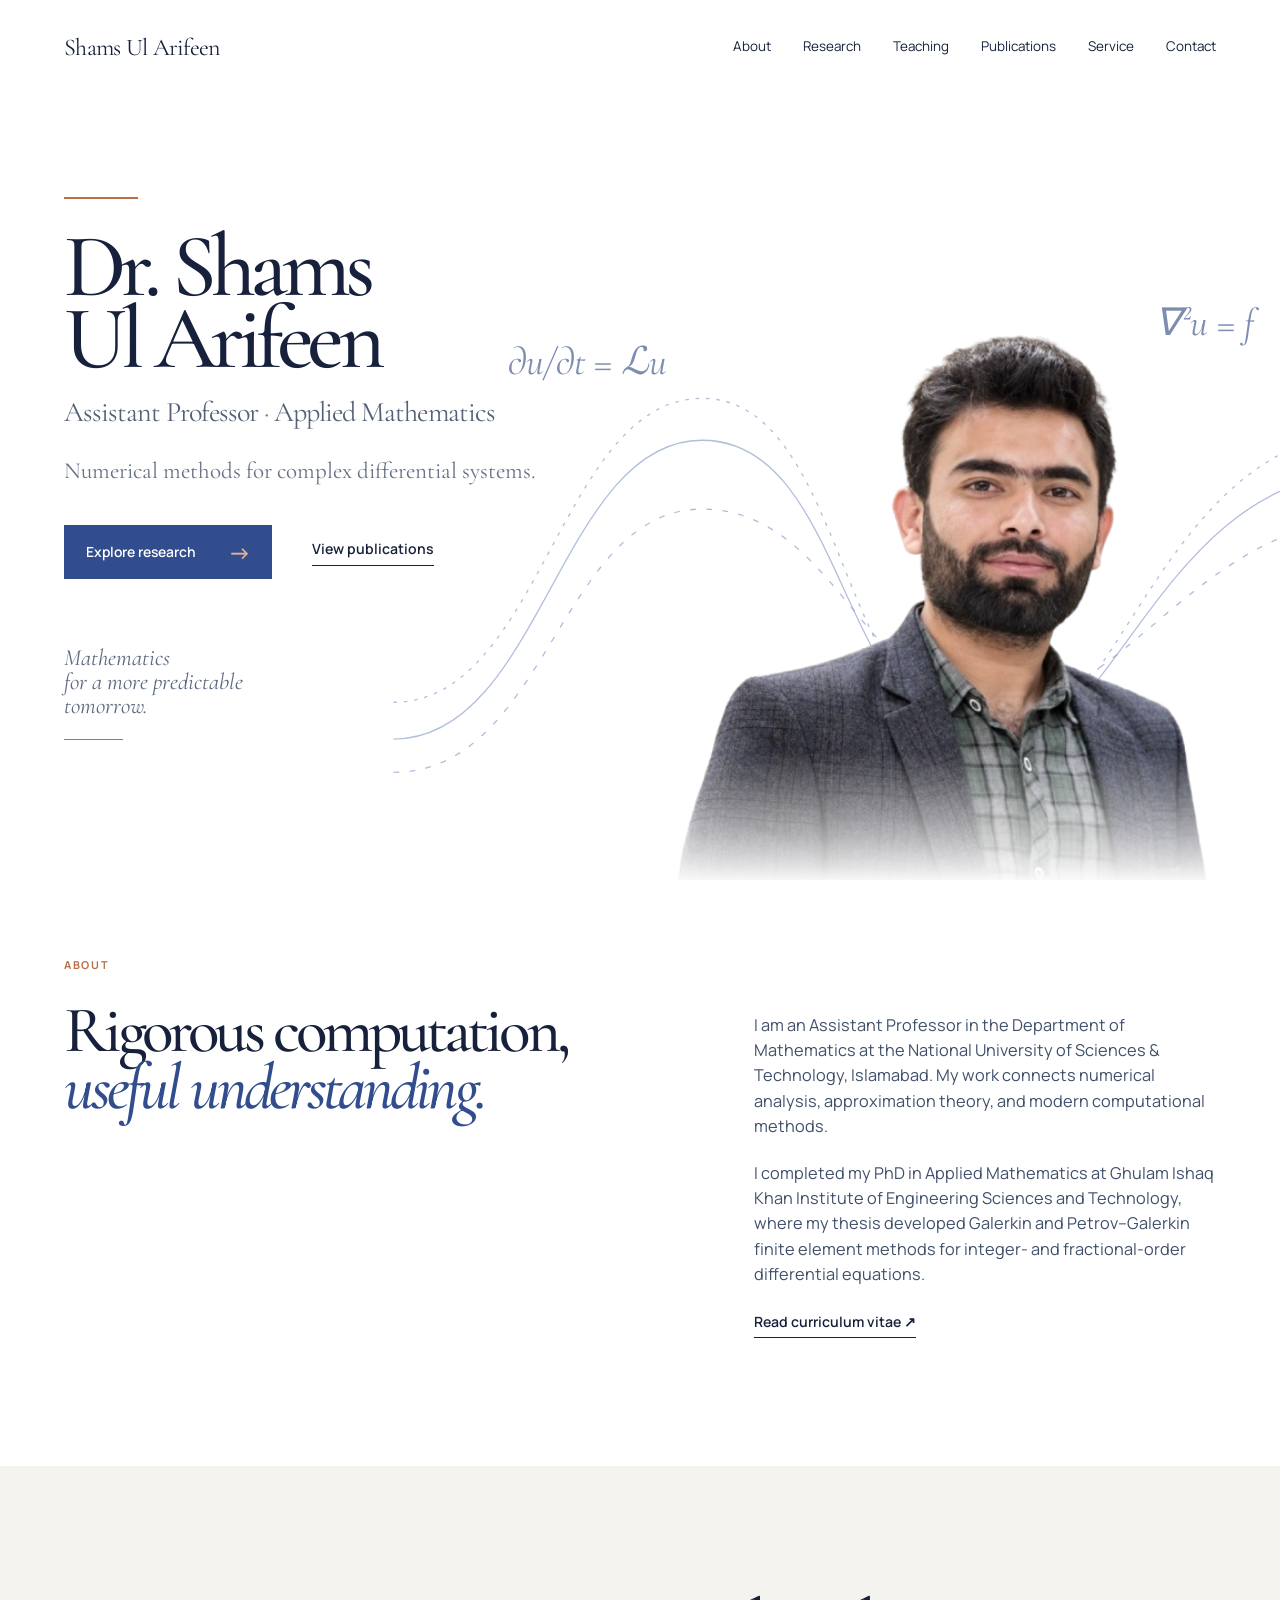
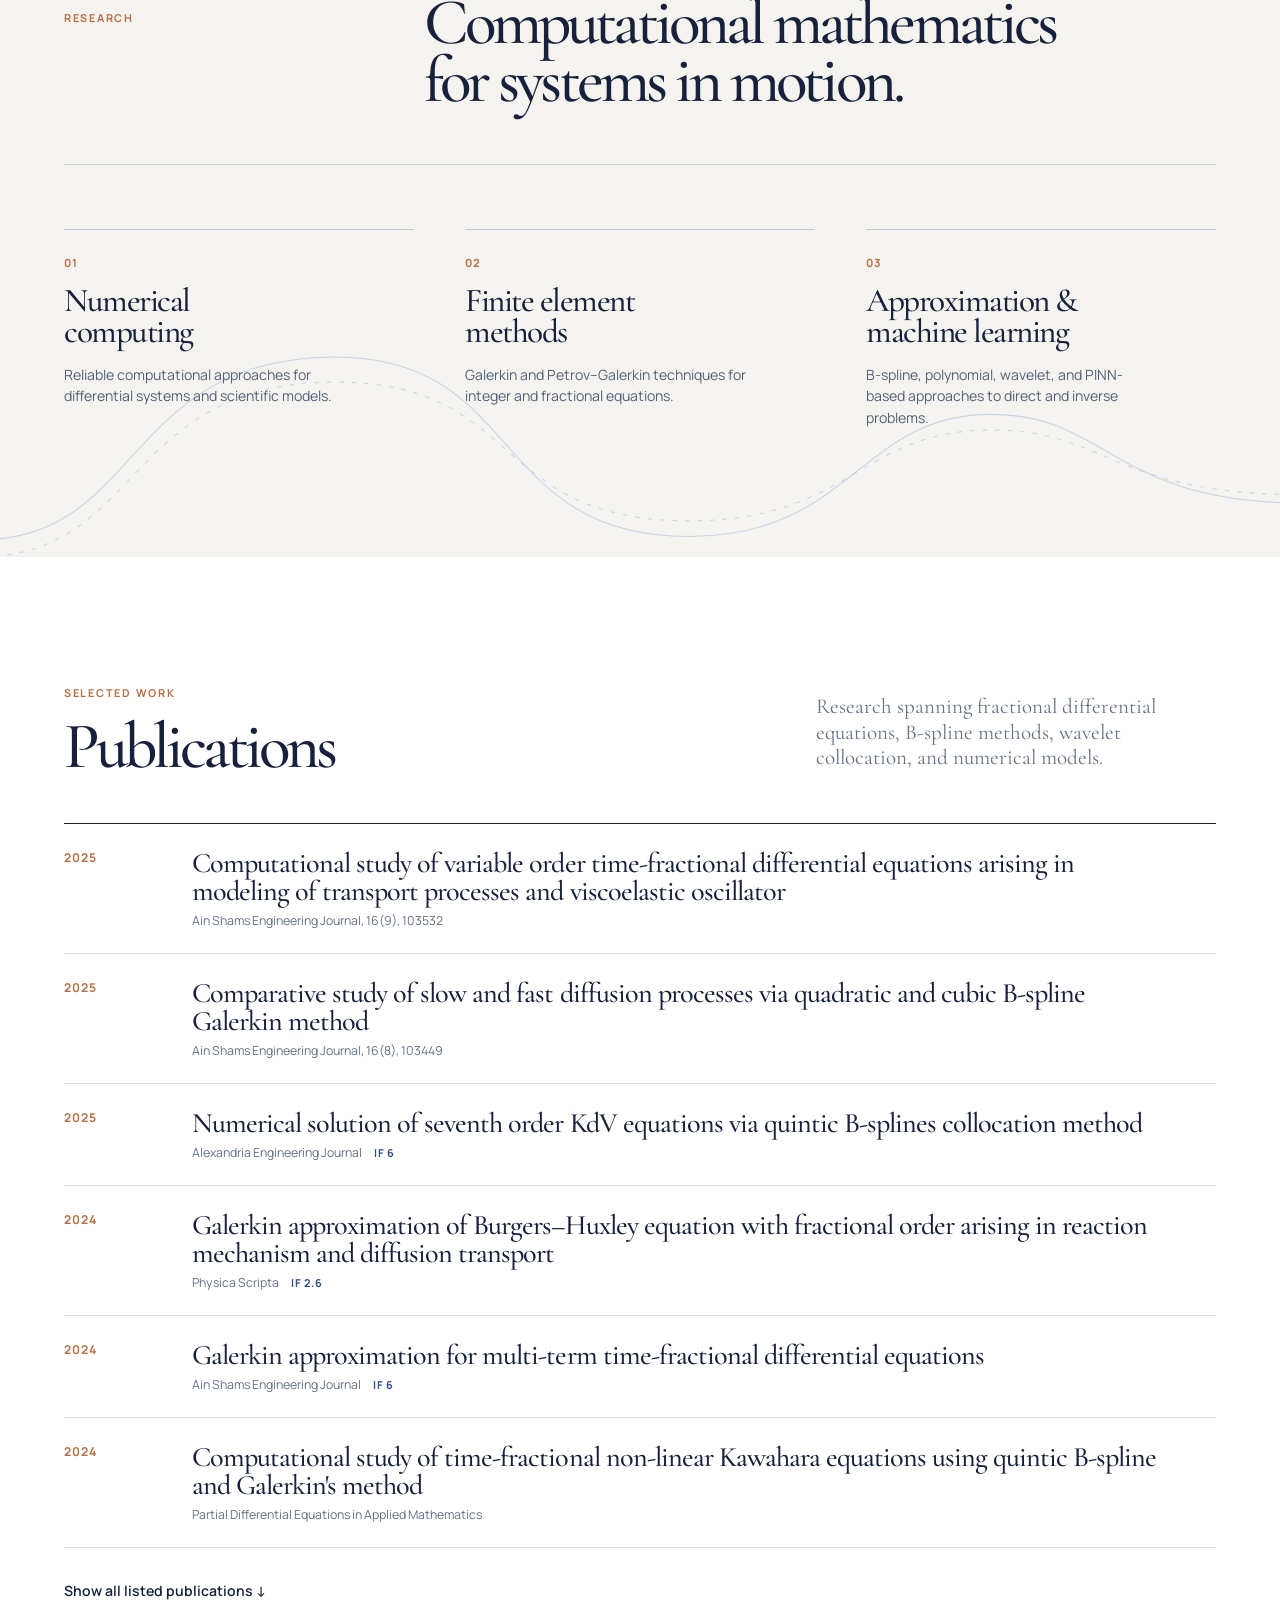
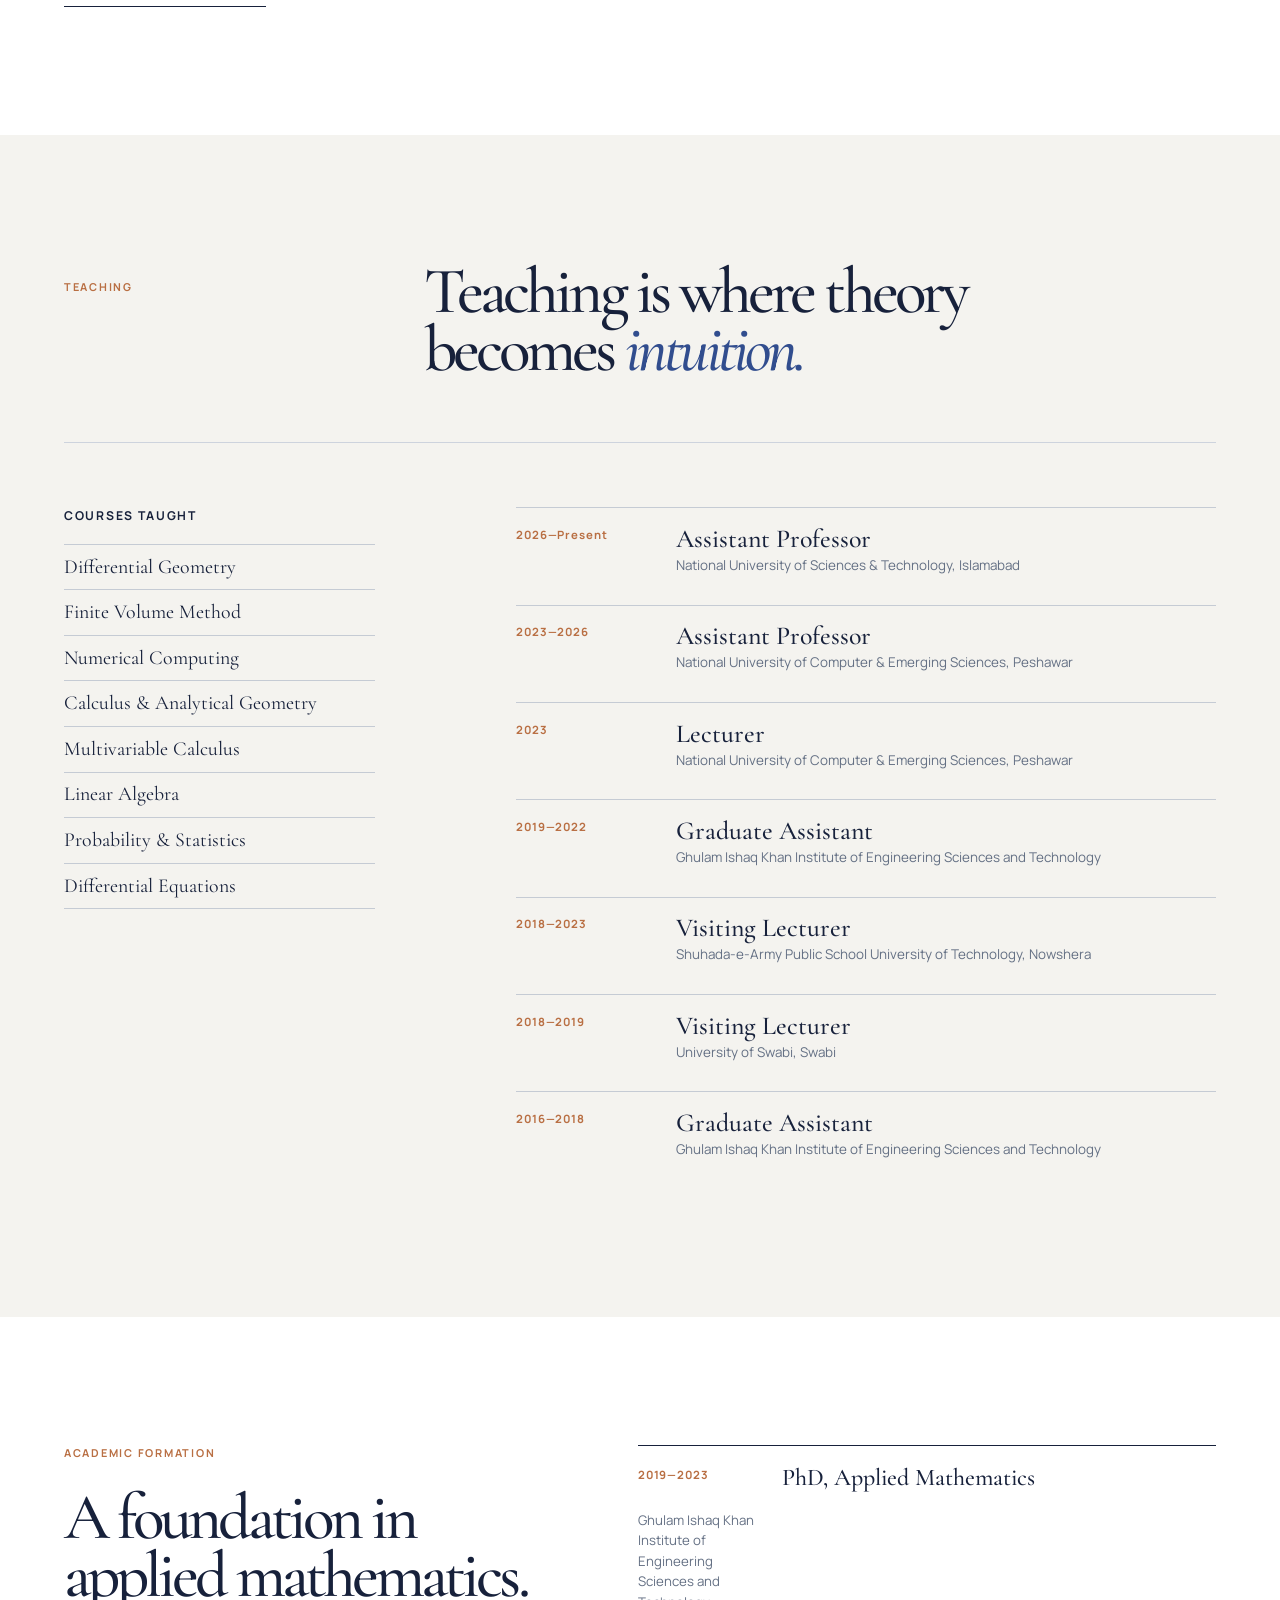
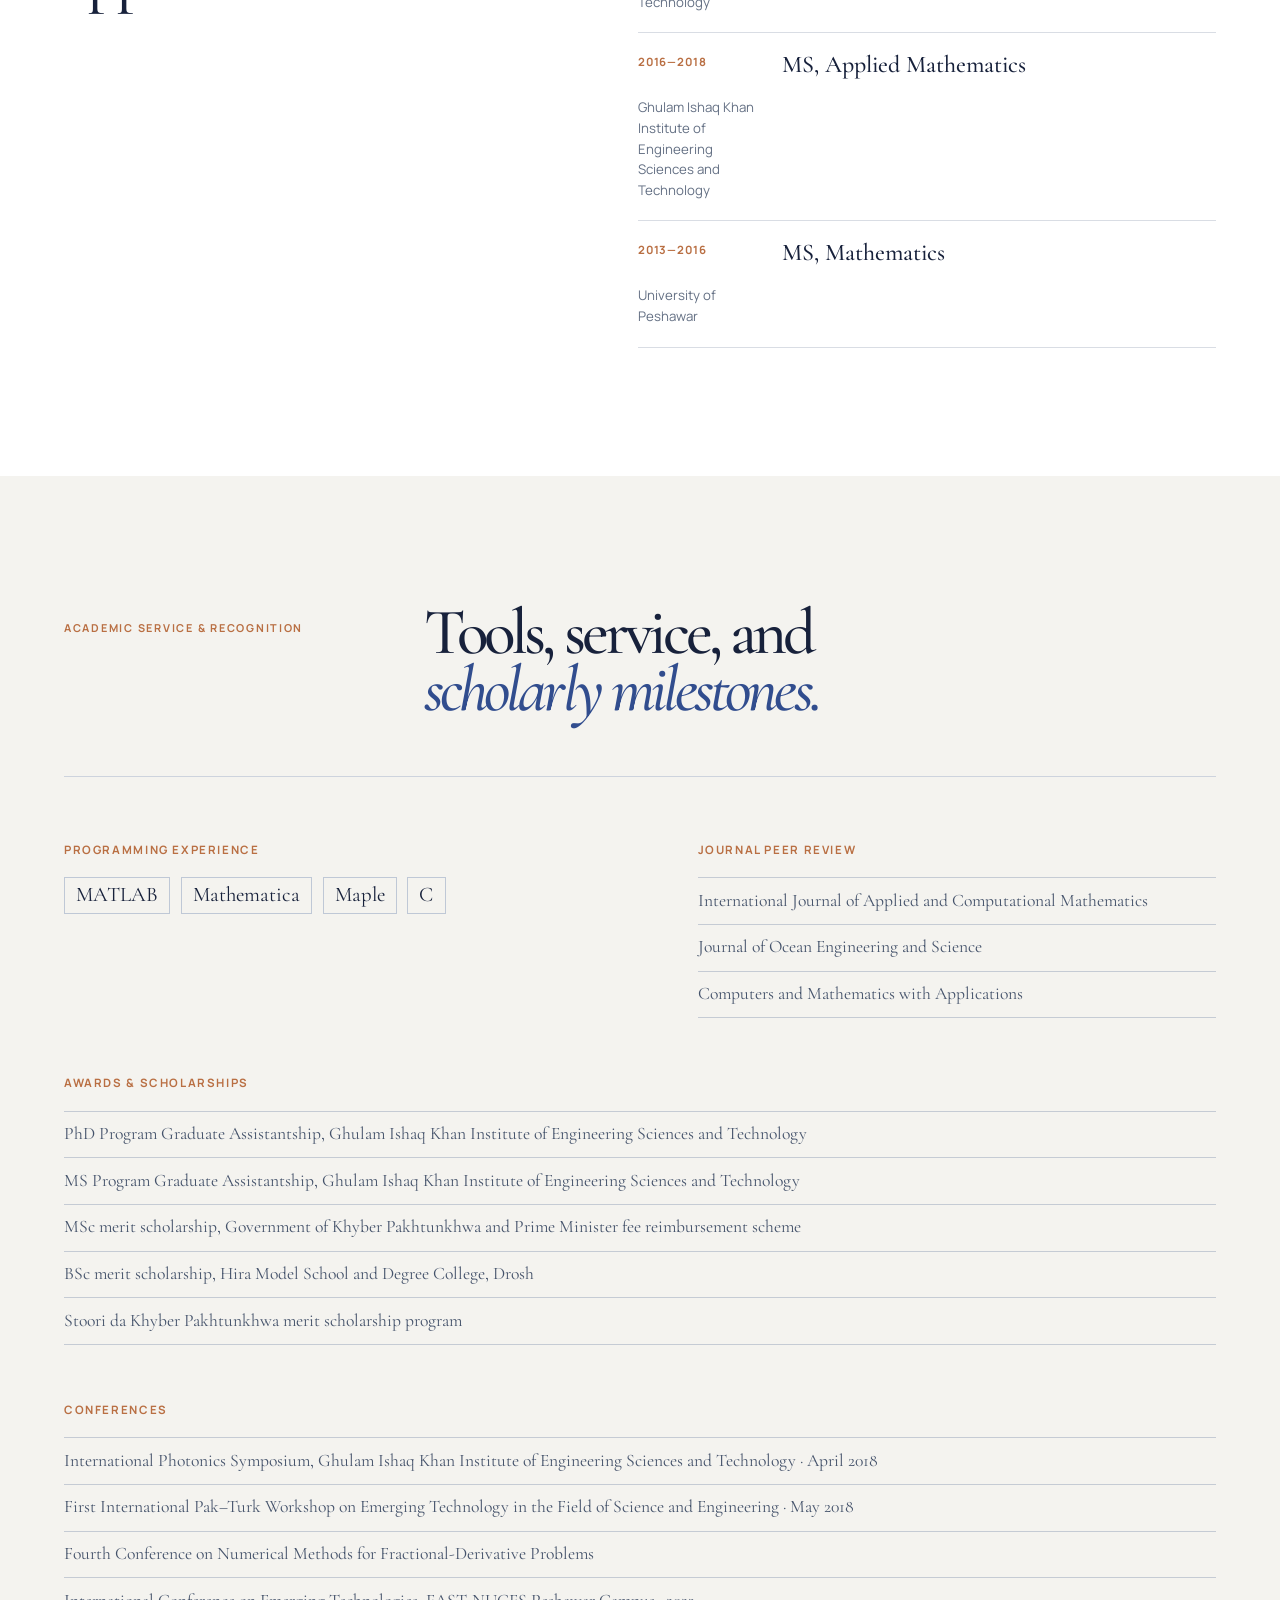
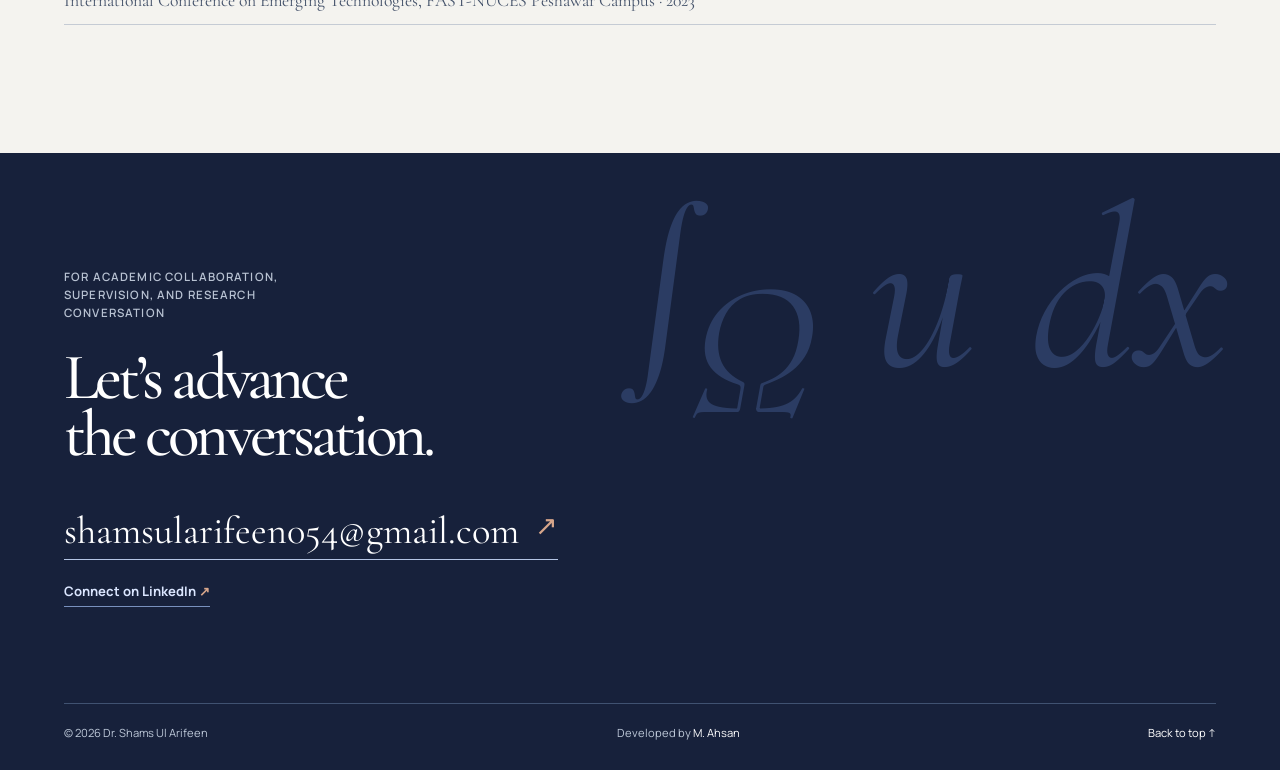
==== index.html @ bfeedc79 "feat: launch Dr. Shams Ul Arifeen academic portfolio" ====
<!doctype html>
<html lang="en">
  <head>
    <meta charset="UTF-8" />
    <meta name="viewport" content="width=device-width, initial-scale=1.0" />
    <meta name="description" content="Dr. Shams Ul Arifeen — Assistant Professor of Applied Mathematics. Research in numerical computing, finite element methods, and fractional differential equations." />
    <meta name="theme-color" content="#17213B" />
    <title>Dr. Shams Ul Arifeen | Applied Mathematics</title>
    <link rel="preconnect" href="https://fonts.googleapis.com" />
    <link rel="preconnect" href="https://fonts.gstatic.com" crossorigin />
    <link href="https://fonts.googleapis.com/css2?family=Cormorant+Garamond:ital,wght@0,400;0,500;0,600;0,700;1,500;1,600&family=Manrope:wght@400;500;600;700&display=swap" rel="stylesheet" />
    <link rel="stylesheet" href="styles.css" />
  </head>
  <body>
    <a class="skip-link" href="#main">Skip to content</a>
    <header class="site-header" id="top">
      <a class="wordmark" href="#top" aria-label="Dr. Shams Ul Arifeen, home">Shams Ul Arifeen</a>
      <button class="menu-toggle" type="button" aria-expanded="false" aria-controls="site-nav">
        <span class="menu-toggle__line"></span><span class="menu-toggle__line"></span>
        <span class="sr-only">Open navigation</span>
      </button>
      <nav class="site-nav" id="site-nav" aria-label="Primary navigation">
        <a href="#about">About</a>
        <a href="#research">Research</a>
        <a href="#teaching">Teaching</a>
        <a href="#publications">Publications</a>
        <a href="#service">Service</a>
        <a href="#contact">Contact</a>
      </nav>
    </header>

    <main id="main">
      <section class="hero" aria-labelledby="hero-title">
        <div class="hero__equations" aria-hidden="true">
          <span class="equation equation--one">∂u/∂t = ℒu</span>
          <span class="equation equation--two">∇²u = f</span>
          <svg viewBox="0 0 830 450" fill="none" preserveAspectRatio="none"><path d="M-10 357C119 357 135 114 259 114c131 0 117 249 259 249 104 0 140-224 326-224"/><path d="M-10 384C124 384 135 170 259 170c119 0 142 160 259 160 110 0 174-152 326-152" stroke-dasharray="5 9"/><path d="M-10 327C119 327 135 80 259 80c131 0 117 282 259 282 104 0 140-255 326-255" stroke-dasharray="3 6"/></svg>
        </div>
        <div class="hero__copy reveal">
          <span class="line-mark" aria-hidden="true"></span>
          <h1 id="hero-title">Dr. Shams<br />Ul Arifeen</h1>
          <p class="hero__role">Assistant Professor <span>·</span> Applied Mathematics</p>
          <p class="hero__statement">Numerical methods for complex differential systems.</p>
          <div class="hero__actions">
            <a class="button button--ink" href="#research">Explore research <span aria-hidden="true">→</span></a>
            <a class="underlined-link" href="#publications">View publications</a>
          </div>
          <p class="hero__aside">Mathematics<br />for a more predictable<br />tomorrow.</p>
        </div>
        <div class="hero__portrait reveal">
          <div class="portrait-crop"><img src="Shams_Profile.png" alt="Dr. Shams Ul Arifeen" /></div>
        </div>
      </section>

      <section class="about section" id="about" aria-labelledby="about-title">
        <div class="section-label">About</div>
        <div class="about__layout">
          <h2 id="about-title">Rigorous computation,<br /><em>useful understanding.</em></h2>
          <div class="about__copy">
            <p>I am an Assistant Professor in the Department of Mathematics at the National University of Sciences &amp; Technology, Islamabad. My work connects numerical analysis, approximation theory, and modern computational methods.</p>
            <p>I completed my PhD in Applied Mathematics at Ghulam Ishaq Khan Institute of Engineering Sciences and Technology, where my thesis developed Galerkin and Petrov–Galerkin finite element methods for integer- and fractional-order differential equations.</p>
            <a class="underlined-link" href="Shams%20CV.pdf" target="_blank" rel="noopener">Read curriculum vitae <span aria-hidden="true">↗</span></a>
          </div>
        </div>
      </section>

      <section class="research section section--paper" id="research" aria-labelledby="research-title">
        <div class="research__masthead">
          <div class="section-label">Research</div>
          <h2 id="research-title">Computational mathematics<br />for systems in motion.</h2>
        </div>
        <div class="research__areas">
          <article><span>01</span><h3>Numerical<br />computing</h3><p>Reliable computational approaches for differential systems and scientific models.</p></article>
          <article><span>02</span><h3>Finite element<br />methods</h3><p>Galerkin and Petrov–Galerkin techniques for integer and fractional equations.</p></article>
          <article><span>03</span><h3>Approximation &amp;<br />machine learning</h3><p>B-spline, polynomial, wavelet, and PINN-based approaches to direct and inverse problems.</p></article>
        </div>
        <svg class="research__curve" viewBox="0 0 1440 230" fill="none" aria-hidden="true" preserveAspectRatio="none"><path d="M-20 198C158 198 141 23 377 23c213 0 173 172 398 172 183 0 192-117 340-117 133 0 134 85 353 85"/><path d="M-20 214C158 214 141 47 377 47c213 0 173 133 398 133 183 0 192-87 340-87 133 0 134 62 353 62" stroke-dasharray="5 9"/></svg>
      </section>

      <section class="publications section" id="publications" aria-labelledby="publications-title">
        <div class="publications__header">
          <div><div class="section-label">Selected work</div><h2 id="publications-title">Publications</h2></div>
          <p>Research spanning fractional differential equations, B-spline methods, wavelet collocation, and numerical models.</p>
        </div>
        <ol class="publication-list" id="publication-list">
          <li><span class="pub-year">2025</span><div><h3>Computational study of variable order time-fractional differential equations arising in modeling of transport processes and viscoelastic oscillator</h3><p>Ain Shams Engineering Journal, 16(9), 103532</p></div></li>
          <li><span class="pub-year">2025</span><div><h3>Comparative study of slow and fast diffusion processes via quadratic and cubic B-spline Galerkin method</h3><p>Ain Shams Engineering Journal, 16(8), 103449</p></div></li>
          <li><span class="pub-year">2025</span><div><h3>Numerical solution of seventh order KdV equations via quintic B-splines collocation method</h3><p>Alexandria Engineering Journal <span class="impact-factor">IF 6</span></p></div></li>
          <li><span class="pub-year">2024</span><div><h3>Galerkin approximation of Burgers–Huxley equation with fractional order arising in reaction mechanism and diffusion transport</h3><p>Physica Scripta <span class="impact-factor">IF 2.6</span></p></div></li>
          <li><span class="pub-year">2024</span><div><h3>Galerkin approximation for multi-term time-fractional differential equations</h3><p>Ain Shams Engineering Journal <span class="impact-factor">IF 6</span></p></div></li>
          <li><span class="pub-year">2024</span><div><h3>Computational study of time-fractional non-linear Kawahara equations using quintic B-spline and Galerkin's method</h3><p>Partial Differential Equations in Applied Mathematics</p></div></li>
          <li class="is-extra"><span class="pub-year">2024</span><div><h3>Computational study of coupled Whitham Broer Kaup equations via interpolation technique</h3><p>Ain Shams Engineering Journal <span class="impact-factor">IF 6</span></p></div></li>
          <li class="is-extra"><span class="pub-year">2024</span><div><h3>Approximation of one and two dimensional nonlinear generalized Benjamin–Bona–Mahony Burgers' equation with local fractional derivative</h3><p>Computers and Mathematics with Applications <span class="impact-factor">IF 2.9</span></p></div></li>
          <li class="is-extra"><span class="pub-year">2024</span><div><h3>Numerical solution of third-order Rosenau–Hyman and Fornberg–Whitham equations via B-spline interpolation approach</h3><p>Axioms <span class="impact-factor">IF 1.9</span></p></div></li>
          <li class="is-extra"><span class="pub-year">—</span><div><h3>Petrov–Galerkin approximation of time-fractional coupled Korteweg–de Vries equation for propagation of long wave in shallow water</h3><p>Mathematics and Computers in Simulation <span class="impact-factor">IF 3.601</span></p></div></li>
          <li class="is-extra"><span class="pub-year">—</span><div><h3>Computational study of multiterm time-fractional differential equation using cubic B-spline finite element method</h3><p>Complexity <span class="impact-factor">IF 2.121</span></p></div></li>
          <li class="is-extra"><span class="pub-year">—</span><div><h3>Numerical solutions of higher order boundary value problems via wavelet approach</h3><p>Advances in Difference Equations <span class="impact-factor">IF 2.830</span></p></div></li>
          <li class="is-extra"><span class="pub-year">2025</span><div><h3>Integrated Lucas and Fibonacci polynomial approach for time fractional fast and slow diffusion models</h3><p>International Journal of Modern Physics C <span class="impact-factor">IF 1.5</span></p></div></li>
          <li class="is-extra"><span class="pub-year">2024</span><div><h3>A hybrid kernel-based meshless method for numerical approximation of multidimensional Fisher's equation</h3><p>Mathematics and Computers in Simulation <span class="impact-factor">IF 4.6</span></p></div></li>
          <li class="is-extra"><span class="pub-year">2024</span><div><h3>On the analysis and application of a spectral collocation scheme for the nonlinear two-dimensional fractional diffusion equation</h3><p>Results in Physics <span class="impact-factor">IF 5.3</span></p></div></li>
          <li class="is-extra"><span class="pub-year">—</span><div><h3>An efficient computational technique for higher order KdV equation arising in shallow water waves</h3><p>Applied Numerical Mathematics <span class="impact-factor">IF 2.994</span></p></div></li>
          <li class="is-extra"><span class="pub-year">—</span><div><h3>A high-order reliable and efficient Haar wavelet collocation method for nonlinear problems with two point-integral boundary conditions</h3><p>Alexandria Engineering Journal <span class="impact-factor">IF 6.626</span></p></div></li>
          <li class="is-extra"><span class="pub-year">—</span><div><h3>Approximate solution of second order singular perturbation and obstacle boundary value problems using meshless method based on radial basis functions</h3><p>Journal of Nonlinear Mathematical Physics <span class="impact-factor">IF 1.163</span></p></div></li>
          <li class="is-extra"><span class="pub-year">—</span><div><h3>Numerical solutions of two dimensional Sobolev and generalized Benjamin–Bona–Mahony–Burgers equations via Haar wavelets</h3><p>Computers and Mathematics with Applications <span class="impact-factor">IF 3.128</span></p></div></li>
          <li class="is-extra"><span class="pub-year">—</span><div><h3>Numerical study of 1D and 2D advection–diffusion–reaction equations using Lucas and Fibonacci polynomials</h3><p>Arabian Journal of Mathematics <span class="impact-factor">IF 3.128</span></p></div></li>
        </ol>
        <button class="publication-toggle underlined-link" type="button" aria-expanded="false" aria-controls="publication-list">Show all listed publications <span aria-hidden="true">↓</span></button>
      </section>

      <section class="teaching section section--paper" id="teaching" aria-labelledby="teaching-title">
        <div class="teaching__intro"><div class="section-label">Teaching</div><h2 id="teaching-title">Teaching is where theory<br />becomes <em>intuition.</em></h2></div>
        <div class="teaching__grid">
          <div class="courses"><h3>Courses taught</h3><ul><li>Differential Geometry</li><li>Finite Volume Method</li><li>Numerical Computing</li><li>Calculus &amp; Analytical Geometry</li><li>Multivariable Calculus</li><li>Linear Algebra</li><li>Probability &amp; Statistics</li><li>Differential Equations</li></ul></div>
          <ol class="career-timeline"><li><time>2026—Present</time><div><h3>Assistant Professor</h3><p>National University of Sciences &amp; Technology, Islamabad</p></div></li><li><time>2023—2026</time><div><h3>Assistant Professor</h3><p>National University of Computer &amp; Emerging Sciences, Peshawar</p></div></li><li><time>2023</time><div><h3>Lecturer</h3><p>National University of Computer &amp; Emerging Sciences, Peshawar</p></div></li><li><time>2019—2022</time><div><h3>Graduate Assistant</h3><p>Ghulam Ishaq Khan Institute of Engineering Sciences and Technology</p></div></li><li><time>2018—2023</time><div><h3>Visiting Lecturer</h3><p>Shuhada-e-Army Public School University of Technology, Nowshera</p></div></li><li><time>2018—2019</time><div><h3>Visiting Lecturer</h3><p>University of Swabi, Swabi</p></div></li><li><time>2016—2018</time><div><h3>Graduate Assistant</h3><p>Ghulam Ishaq Khan Institute of Engineering Sciences and Technology</p></div></li></ol>
        </div>
      </section>

      <section class="credentials section" aria-labelledby="credentials-title">
        <div><div class="section-label">Academic formation</div><h2 id="credentials-title">A foundation in<br />applied mathematics.</h2></div>
        <div class="credentials__list"><article><time>2019—2023</time><h3>PhD, Applied Mathematics</h3><p>Ghulam Ishaq Khan Institute of Engineering Sciences and Technology</p></article><article><time>2016—2018</time><h3>MS, Applied Mathematics</h3><p>Ghulam Ishaq Khan Institute of Engineering Sciences and Technology</p></article><article><time>2013—2016</time><h3>MS, Mathematics</h3><p>University of Peshawar</p></article></div>
      </section>

      <section class="service section section--paper" id="service" aria-labelledby="service-title">
        <div class="service__heading"><div class="section-label">Academic service &amp; recognition</div><h2 id="service-title">Tools, service, and<br /><em>scholarly milestones.</em></h2></div>
        <div class="service__grid">
          <article class="service__panel"><h3>Programming experience</h3><ul class="inline-list"><li>MATLAB</li><li>Mathematica</li><li>Maple</li><li>C</li></ul></article>
          <article class="service__panel"><h3>Journal peer review</h3><ul class="rule-list"><li>International Journal of Applied and Computational Mathematics</li><li>Journal of Ocean Engineering and Science</li><li>Computers and Mathematics with Applications</li></ul></article>
          <article class="service__panel service__panel--wide"><h3>Awards &amp; scholarships</h3><ul class="rule-list"><li>PhD Program Graduate Assistantship, Ghulam Ishaq Khan Institute of Engineering Sciences and Technology</li><li>MS Program Graduate Assistantship, Ghulam Ishaq Khan Institute of Engineering Sciences and Technology</li><li>MSc merit scholarship, Government of Khyber Pakhtunkhwa and Prime Minister fee reimbursement scheme</li><li>BSc merit scholarship, Hira Model School and Degree College, Drosh</li><li>Stoori da Khyber Pakhtunkhwa merit scholarship program</li></ul></article>
          <article class="service__panel service__panel--wide"><h3>Conferences</h3><ul class="rule-list"><li>International Photonics Symposium, Ghulam Ishaq Khan Institute of Engineering Sciences and Technology · April 2018</li><li>First International Pak–Turk Workshop on Emerging Technology in the Field of Science and Engineering · May 2018</li><li>Fourth Conference on Numerical Methods for Fractional-Derivative Problems</li><li>International Conference on Emerging Technologies, FAST-NUCES Peshawar Campus · 2023</li></ul></article>
        </div>
      </section>
    </main>

    <footer class="contact" id="contact">
      <div class="contact__curve" aria-hidden="true">∫<sub>Ω</sub> u dx</div>
      <p class="contact__small">For academic collaboration, supervision, and research conversation</p>
      <h2>Let’s advance<br />the conversation.</h2>
      <a class="contact__email" href="mailto:shamsularifeen054@gmail.com">shamsularifeen054@gmail.com <span aria-hidden="true">↗</span></a>
      <a class="contact__linkedin" href="https://www.linkedin.com/in/shams-ul-arifeen-496583112/" target="_blank" rel="noopener">Connect on LinkedIn <span aria-hidden="true">↗</span></a>
      <div class="contact__foot"><span>© <span id="year"></span> Dr. Shams Ul Arifeen</span><span>Developed by <a href="https://www.linkedin.com/in/zawster" target="_blank" rel="noopener">M. Ahsan</a></span><a href="#top">Back to top ↑</a></div>
    </footer>
    <script src="main.js"></script>
  </body>
</html>
---- styles.css ----
:root { --canvas:#fff; --paper:#f4f3ef; --ink:#17213b; --indigo:#314d8e; --slate:#647084; --line:#d9dde4; --copper:#b96f43; --serif:"Cormorant Garamond", Georgia, serif; --sans:Manrope, Arial, sans-serif; --gutter:clamp(1.25rem,5vw,5rem); --section:clamp(4.5rem,10vw,9rem); scroll-behavior:smooth; scrollbar-color:var(--indigo) var(--paper); scrollbar-width:thin; }
* { box-sizing:border-box; } html { background:var(--canvas); overflow-x:hidden; } body { margin:0; overflow-x:hidden; color:var(--ink); background:var(--canvas); font-family:var(--sans); font-size:16px; line-height:1.55; -webkit-font-smoothing:antialiased; } ::selection { color:#fff; background:var(--indigo); } ::-webkit-scrollbar { width:12px; } ::-webkit-scrollbar-track { background:var(--paper); } ::-webkit-scrollbar-thumb { background:var(--indigo); border:3px solid var(--paper); } a { color:inherit; } button { font:inherit; } img { display:block; max-width:100%; } .sr-only { position:absolute; width:1px; height:1px; overflow:hidden; clip:rect(0 0 0 0); white-space:nowrap; } .skip-link { position:fixed; z-index:20; left:1rem; top:-4rem; padding:.75rem 1rem; color:#fff; background:var(--ink); } .skip-link:focus { top:1rem; }
.site-header { position:absolute; z-index:5; top:0; left:0; width:100%; display:flex; align-items:center; justify-content:space-between; padding:1.8rem var(--gutter); } .wordmark { font-family:var(--serif); font-size:1.5rem; text-decoration:none; letter-spacing:-.03em; } .site-nav { display:flex; align-items:center; gap:clamp(1.1rem,2.5vw,2.8rem); font-size:.84rem; } .site-nav a { text-decoration:none; padding:.35rem 0; border-bottom:1px solid transparent; transition:border-color .2s ease, color .2s ease; } .site-nav a:hover, .site-nav a:focus-visible { color:var(--indigo); border-color:var(--copper); } .menu-toggle { display:none; }
.hero { position:relative; min-height:730px; min-height:min(880px,100vh); display:grid; grid-template-columns:minmax(0,1fr) minmax(430px,.93fr); overflow:hidden; isolation:isolate; padding:8.6rem var(--gutter) 0; } .hero__copy { position:relative; z-index:2; align-self:center; padding-bottom:5rem; } .line-mark { display:block; width:4.6rem; height:2px; margin-bottom:2rem; background:var(--copper); } h1,h2,h3,p { margin-top:0; } h1,h2,h3 { font-weight:500; } h1 { margin-bottom:1.05rem; font-family:var(--serif); font-size:clamp(4rem,7vw,7.3rem); line-height:.8; letter-spacing:-.065em; } .hero__role { margin-bottom:1.15rem; color:#536077; font-family:var(--serif); font-size:clamp(1.5rem,2.2vw,2.15rem); letter-spacing:-.035em; } .hero__role span { color:var(--copper); } .hero__statement { max-width:100%; margin-bottom:2.25rem; overflow-wrap:anywhere; color:var(--slate); font-family:var(--serif); font-size:clamp(1.22rem,1.8vw,1.65rem); } .hero__actions { display:flex; align-items:center; gap:2.5rem; } .button { display:inline-flex; align-items:center; gap:2rem; padding:1rem 1.35rem; font-size:.87rem; font-weight:600; text-decoration:none; transition:transform .2s ease, background .2s ease; } .button--ink { color:#fff; background:var(--indigo); } .button--ink:hover,.button--ink:focus-visible { background:var(--ink); transform:translateY(-2px); } .button span { color:#dbb19a; font-size:1.45rem; line-height:0; } .underlined-link { display:inline-block; border:0; border-bottom:1px solid var(--ink); padding:0 0 .3rem; background:none; cursor:pointer; color:var(--ink); font-size:.88rem; font-weight:600; text-decoration:none; transition:border-color .2s ease,color .2s ease; } .underlined-link:hover,.underlined-link:focus-visible { color:var(--indigo); border-color:var(--copper); } .hero__aside { margin:4.25rem 0 0; color:#5c6980; font-family:var(--serif); font-size:1.45rem; font-style:italic; line-height:1.03; } .hero__aside::after { content:""; display:block; width:3.7rem; height:1px; margin-top:1.3rem; background:var(--copper); }
.hero__portrait { position:relative; z-index:1; align-self:end; height:calc(100% - 2rem); } .portrait-crop { position:absolute; inset:0 0 0 0; overflow:hidden; } .portrait-crop::after { position:absolute; content:""; inset:auto 0 0; height:18%; background:linear-gradient(transparent,rgba(255,255,255,.96)); pointer-events:none; } .portrait-crop img { width:100%; height:100%; object-fit:contain; object-position:center bottom; filter:saturate(.9) contrast(1.02); } .hero__equations { position:absolute; z-index:0; right:0; bottom:3%; width:67%; height:74%; color:#5d76a9; pointer-events:none; } .hero__equations svg { position:absolute; right:-9%; bottom:0; width:111%; height:85%; overflow:visible; } .hero__equations path,.research__curve path { stroke:#8ba0ca; stroke-width:1.1; opacity:.68; } .equation { position:absolute; font-family:var(--serif); font-size:clamp(1.8rem,3vw,3rem); font-style:italic; color:#7d8db0; } .equation--one { top:20%; left:10%; } .equation--two { top:14%; right:3%; }
.section { padding:var(--section) var(--gutter); } .section-label { margin-bottom:1.75rem; color:var(--copper); font-size:.68rem; font-weight:700; letter-spacing:.16em; text-transform:uppercase; } h2 { font-family:var(--serif); font-size:clamp(3rem,5.1vw,5.8rem); line-height:.88; letter-spacing:-.06em; } h2 em { color:var(--indigo); font-weight:500; } .about { padding-top:clamp(3.75rem,6vw,5.5rem); } .about__layout { display:grid; grid-template-columns:1.12fr .88fr; align-items:start; gap:clamp(2rem,8vw,11rem); } .about h2 { margin:0; } .about__copy { max-width:34rem; padding-top:.7rem; color:#40506b; font-size:1.02rem; } .about__copy p { margin-bottom:1.35rem; }
.section--paper { background:var(--paper); } .research { position:relative; overflow:hidden; } .research__masthead { position:relative; z-index:1; display:grid; grid-template-columns:1fr 2.2fr; align-items:start; border-bottom:1px solid #cdd3dd; padding-bottom:3.4rem; } .research__masthead .section-label { margin:1rem 0 0; } .research__masthead h2 { margin:0; } .research__areas { position:relative; z-index:1; display:grid; grid-template-columns:repeat(3,1fr); gap:clamp(1.5rem,4vw,5rem); padding-top:4rem; } .research__areas article { border-top:1px solid #bfc8d6; padding-top:1.2rem; } .research__areas span { color:var(--copper); font-size:.7rem; font-weight:700; letter-spacing:.1em; } .research__areas h3 { margin:.75rem 0 1rem; font-family:var(--serif); font-size:clamp(1.85rem,2.6vw,2.7rem); line-height:.93; letter-spacing:-.045em; } .research__areas p { max-width:18rem; margin:0; color:#536077; font-size:.88rem; } .research__curve { position:absolute; z-index:0; left:0; right:0; bottom:-1rem; width:100%; height:15rem; opacity:.55; }
.publications__header { display:flex; align-items:end; justify-content:space-between; gap:2rem; padding-bottom:3rem; border-bottom:1px solid var(--ink); } .publications__header .section-label { margin-bottom:1rem; } .publications__header h2 { margin:0; } .publications__header > p { max-width:25rem; margin:0 0 .3rem; color:var(--slate); font-family:var(--serif); font-size:1.32rem; line-height:1.2; } .publication-list { margin:0; padding:0; list-style:none; } .publication-list li { display:grid; grid-template-columns:7rem minmax(0,1fr); gap:1rem; border-bottom:1px solid var(--line); padding:1.55rem 0 1.45rem; transition:padding-left .2s ease, background .2s ease; } .publication-list li:hover { padding-left:.7rem; background:#fafafa; } .pub-year { color:var(--copper); font-size:.76rem; font-weight:700; letter-spacing:.08em; } .publication-list h3 { margin:0 0 .35rem; max-width:61rem; font-family:var(--serif); font-size:clamp(1.35rem,2.2vw,2rem); line-height:1; letter-spacing:-.035em; } .publication-list p { margin:0; color:var(--slate); font-size:.77rem; } .is-extra { display:none !important; } .publication-list.is-expanded .is-extra { display:grid !important; } .publication-toggle { margin-top:2rem; }
.teaching__intro { display:grid; grid-template-columns:1fr 2.2fr; padding-bottom:4rem; border-bottom:1px solid #cdd3dd; } .teaching__intro .section-label { margin:1rem 0 0; } .teaching__intro h2 { margin:0; } .teaching__grid { display:grid; grid-template-columns:.8fr 1.8fr; gap:clamp(3rem,11vw,13rem); padding-top:4rem; } .courses h3 { margin-bottom:1.1rem; font-size:.76rem; font-weight:700; letter-spacing:.14em; text-transform:uppercase; } .courses ul { margin:0; padding:0; list-style:none; border-top:1px solid #c5cbd4; } .courses li { border-bottom:1px solid #c5cbd4; padding:.68rem 0; font-family:var(--serif); font-size:1.24rem; line-height:1.15; } .career-timeline { margin:0; padding:0; list-style:none; } .career-timeline li { display:grid; grid-template-columns:9rem 1fr; gap:1rem; padding:0 0 1.8rem; border-top:1px solid #c5cbd4; padding-top:1.1rem; } .career-timeline time,.credentials time { color:var(--copper); font-size:.71rem; font-weight:700; letter-spacing:.08em; } .career-timeline h3 { margin:0 0 .2rem; font-family:var(--serif); font-size:1.62rem; line-height:1; } .career-timeline p { margin:0; color:var(--slate); font-size:.84rem; }
.credentials { display:grid; grid-template-columns:1fr 1.1fr; gap:3rem; } .credentials h2 { margin:0; } .credentials__list { border-top:1px solid var(--ink); } .credentials__list article { display:grid; grid-template-columns:8rem 1fr; gap:1rem; border-bottom:1px solid var(--line); padding:1.25rem 0; } .credentials__list h3 { margin:0 0 .25rem; font-family:var(--serif); font-size:1.5rem; line-height:1; } .credentials__list p { margin:0; color:var(--slate); font-size:.83rem; }
.impact-factor { display:inline-block; margin-left:.65rem; color:var(--indigo); font-size:.68rem; font-weight:700; letter-spacing:.06em; text-transform:uppercase; white-space:nowrap; } .service__heading { display:grid; grid-template-columns:1fr 2.2fr; border-bottom:1px solid #cdd3dd; padding-bottom:3.6rem; } .service__heading .section-label { margin:1rem 0 0; } .service__heading h2 { margin:0; } .service__grid { display:grid; grid-template-columns:repeat(2,minmax(0,1fr)); gap:3.5rem clamp(2rem,9vw,10rem); padding-top:4rem; } .service__panel h3 { margin:0 0 1.15rem; color:var(--copper); font-size:.72rem; font-weight:700; letter-spacing:.14em; text-transform:uppercase; } .inline-list,.rule-list { margin:0; padding:0; list-style:none; } .inline-list { display:flex; flex-wrap:wrap; gap:.65rem; } .inline-list li { border:1px solid #bfc8d6; padding:.45rem .7rem; font-family:var(--serif); font-size:1.3rem; line-height:1; } .rule-list { border-top:1px solid #c5cbd4; } .rule-list li { border-bottom:1px solid #c5cbd4; padding:.78rem 0; color:#45536b; font-family:var(--serif); font-size:1.1rem; line-height:1.18; } .service__panel--wide { grid-column:span 2; }
.contact { position:relative; overflow:hidden; padding:clamp(4.5rem,9vw,8rem) var(--gutter) 1.8rem; color:#fff; background:var(--ink); } .contact__small { position:relative; z-index:1; max-width:18rem; margin:0 0 1.7rem; color:#b8c2d2; font-size:.72rem; font-weight:600; letter-spacing:.1em; line-height:1.55; text-transform:uppercase; } .contact h2 { position:relative; z-index:1; max-width:55rem; margin-bottom:3rem; color:#fff; } .contact__email { position:relative; z-index:1; display:inline-flex; gap:1rem; border-bottom:1px solid #b4c4e4; padding-bottom:.55rem; color:#fff; font-family:var(--serif); font-size:clamp(1.55rem,3vw,3.15rem); line-height:1; text-decoration:none; transition:border-color .2s ease,color .2s ease; } .contact__email:hover,.contact__email:focus-visible { color:#dbe6ff; border-color:var(--copper); } .contact__email span { color:#d7a68b; font-family:var(--sans); font-size:.7em; } .contact__curve { position:absolute; top:-2.5rem; right:4%; color:#5270ad; font-family:var(--serif); font-size:clamp(7rem,18vw,18rem); font-style:italic; opacity:.35; } .contact__foot { position:relative; z-index:1; display:flex; justify-content:space-between; gap:1rem; margin-top:6rem; border-top:1px solid #405271; padding-top:1.25rem; color:#bdc8d8; font-size:.7rem; } .contact__foot a { color:#fff; text-decoration:none; } .contact__foot a:hover,.contact__foot a:focus-visible { color:#d7a68b; }
:focus-visible { outline:2px solid var(--copper); outline-offset:4px; } @media (max-width:760px) { .site-header { position:absolute; padding-top:1.25rem; } .menu-toggle { position:relative; z-index:7; display:grid; gap:5px; width:42px; padding:12px 8px; border:0; background:transparent; cursor:pointer; } .menu-toggle__line { display:block; width:25px; height:1px; background:var(--ink); transition:transform .2s ease; } .menu-toggle[aria-expanded="true"] .menu-toggle__line:first-child { transform:translateY(3px) rotate(45deg); } .menu-toggle[aria-expanded="true"] .menu-toggle__line:last-child { transform:translateY(-3px) rotate(-45deg); } .site-nav { position:absolute; top:0; right:0; width:min(100%,23rem); display:none; flex-direction:column; align-items:flex-start; gap:1.35rem; padding:5.5rem 2rem 2rem; background:#fff; box-shadow:0 8px 30px rgba(23,33,59,.12); font-size:1rem; } .site-nav.is-open { display:flex; } .hero { min-height:auto; grid-template-columns:1fr; padding:8.25rem var(--gutter) 0; } .hero__copy { padding-bottom:2.5rem; } .hero__aside { display:none; } h1 { font-size:clamp(3.7rem,17vw,5rem); } .hero__actions { gap:1.25rem; flex-wrap:wrap; } .hero__portrait { height:min(112vw,38rem); margin:0 calc(var(--gutter) * -1); } .portrait-crop img { object-position:50% 10%; } .hero__equations { right:-25%; bottom:3%; width:123%; height:45%; } .equation--one { display:none; } .equation--two { top:0; right:10%; } .about__layout,.credentials { grid-template-columns:1fr; gap:2.3rem; } .research__masthead,.teaching__intro { display:block; padding-bottom:2.8rem; } .research__masthead .section-label,.teaching__intro .section-label { margin:0 0 1.6rem; } .research__areas { grid-template-columns:1fr; padding-top:2.75rem; } .research__areas article { display:grid; grid-template-columns:3rem 1fr; column-gap:1rem; } .research__areas article span { grid-row:span 2; padding-top:.25rem; } .research__areas h3 { margin:0 0 .55rem; } .research__areas p { grid-column:2; } .publications__header { display:block; padding-bottom:2.2rem; } .publications__header > p { margin-top:1.4rem; } .publication-list li { grid-template-columns:3.4rem 1fr; } .publication-list h3 { font-size:1.45rem; } .teaching__grid { grid-template-columns:1fr; gap:3.5rem; padding-top:2.8rem; } .career-timeline li { grid-template-columns:6.4rem 1fr; } .credentials__list article { grid-template-columns:1fr; gap:.55rem; } .contact__foot { margin-top:4rem; flex-direction:column; } } @media (prefers-reduced-motion:reduce) { *,*::before,*::after { scroll-behavior:auto !important; transition-duration:.01ms !important; animation-duration:.01ms !important; animation-iteration-count:1 !important; } }
@media (max-width:760px) { .menu-toggle { position:absolute; top:.9rem; right:var(--gutter); border:1px solid #aeb7c7; background:#fff; } }
@media (max-width:760px) { .service__heading { display:block; padding-bottom:2.8rem; } .service__heading .section-label { margin:0 0 1.6rem; } .service__grid { grid-template-columns:1fr; gap:3rem; padding-top:2.8rem; } .service__panel--wide { grid-column:auto; } .impact-factor { display:block; width:max-content; margin:.35rem 0 0; } }
.contact__linkedin { position:relative; z-index:1; display:block; width:max-content; max-width:100%; margin-top:1.3rem; border-bottom:1px solid #7890bd; padding-bottom:.3rem; color:#dbe6ff; font-size:.82rem; font-weight:700; text-decoration:none; transition:border-color .2s ease,color .2s ease; } .contact__linkedin:hover,.contact__linkedin:focus-visible { color:#fff; border-color:var(--copper); } .contact__linkedin span { color:#d7a68b; }
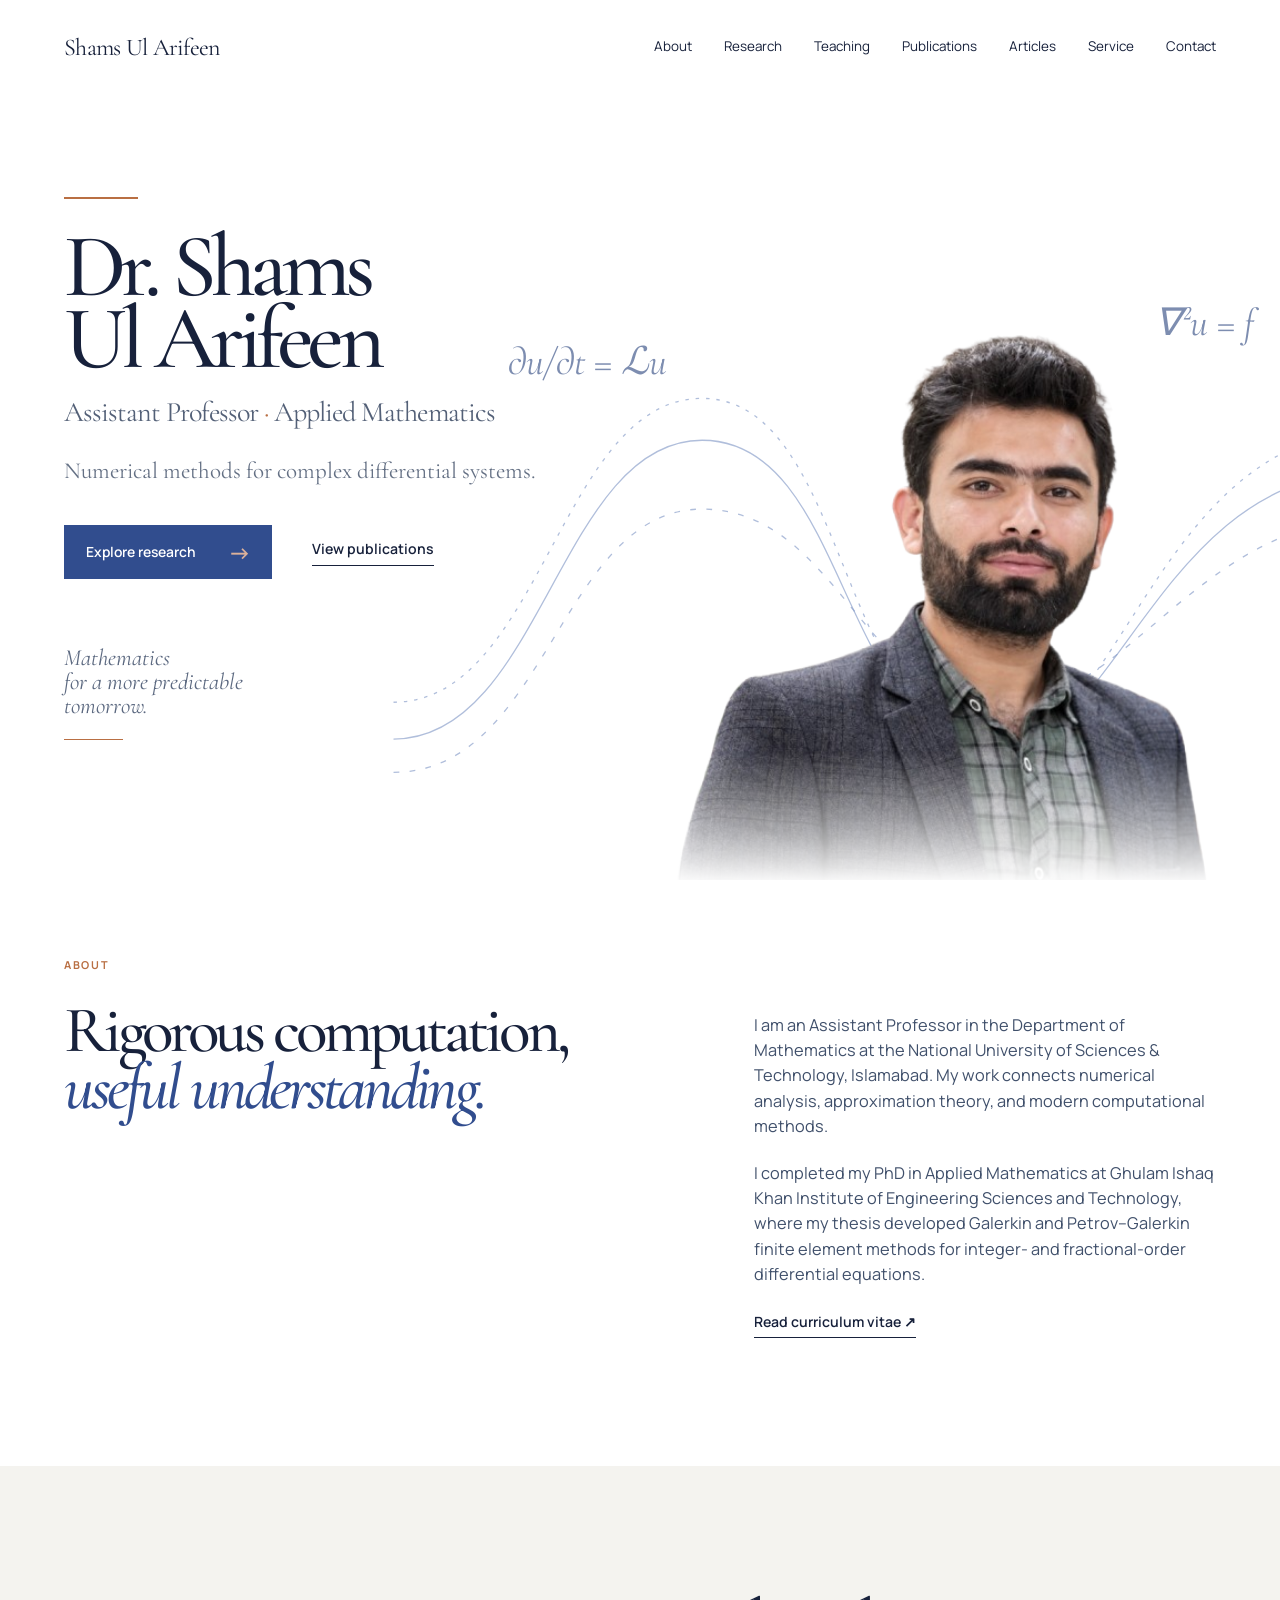
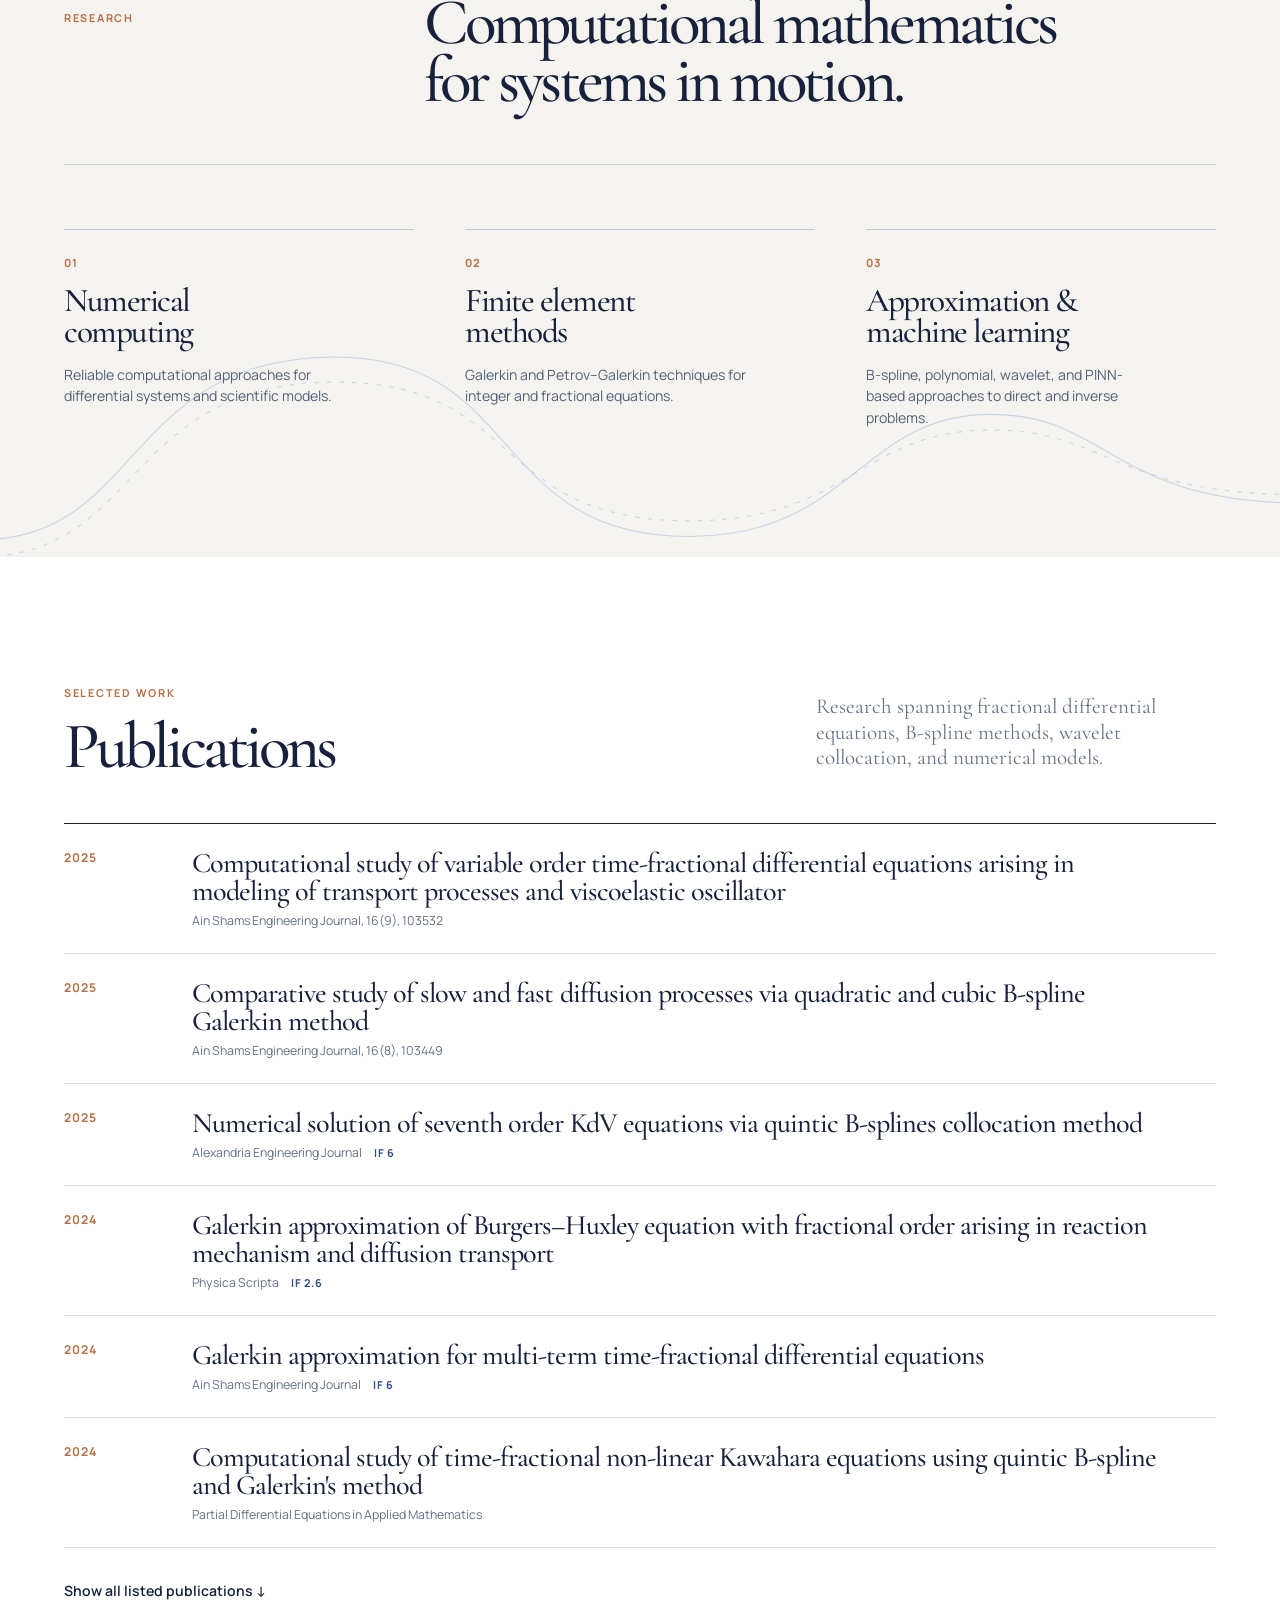
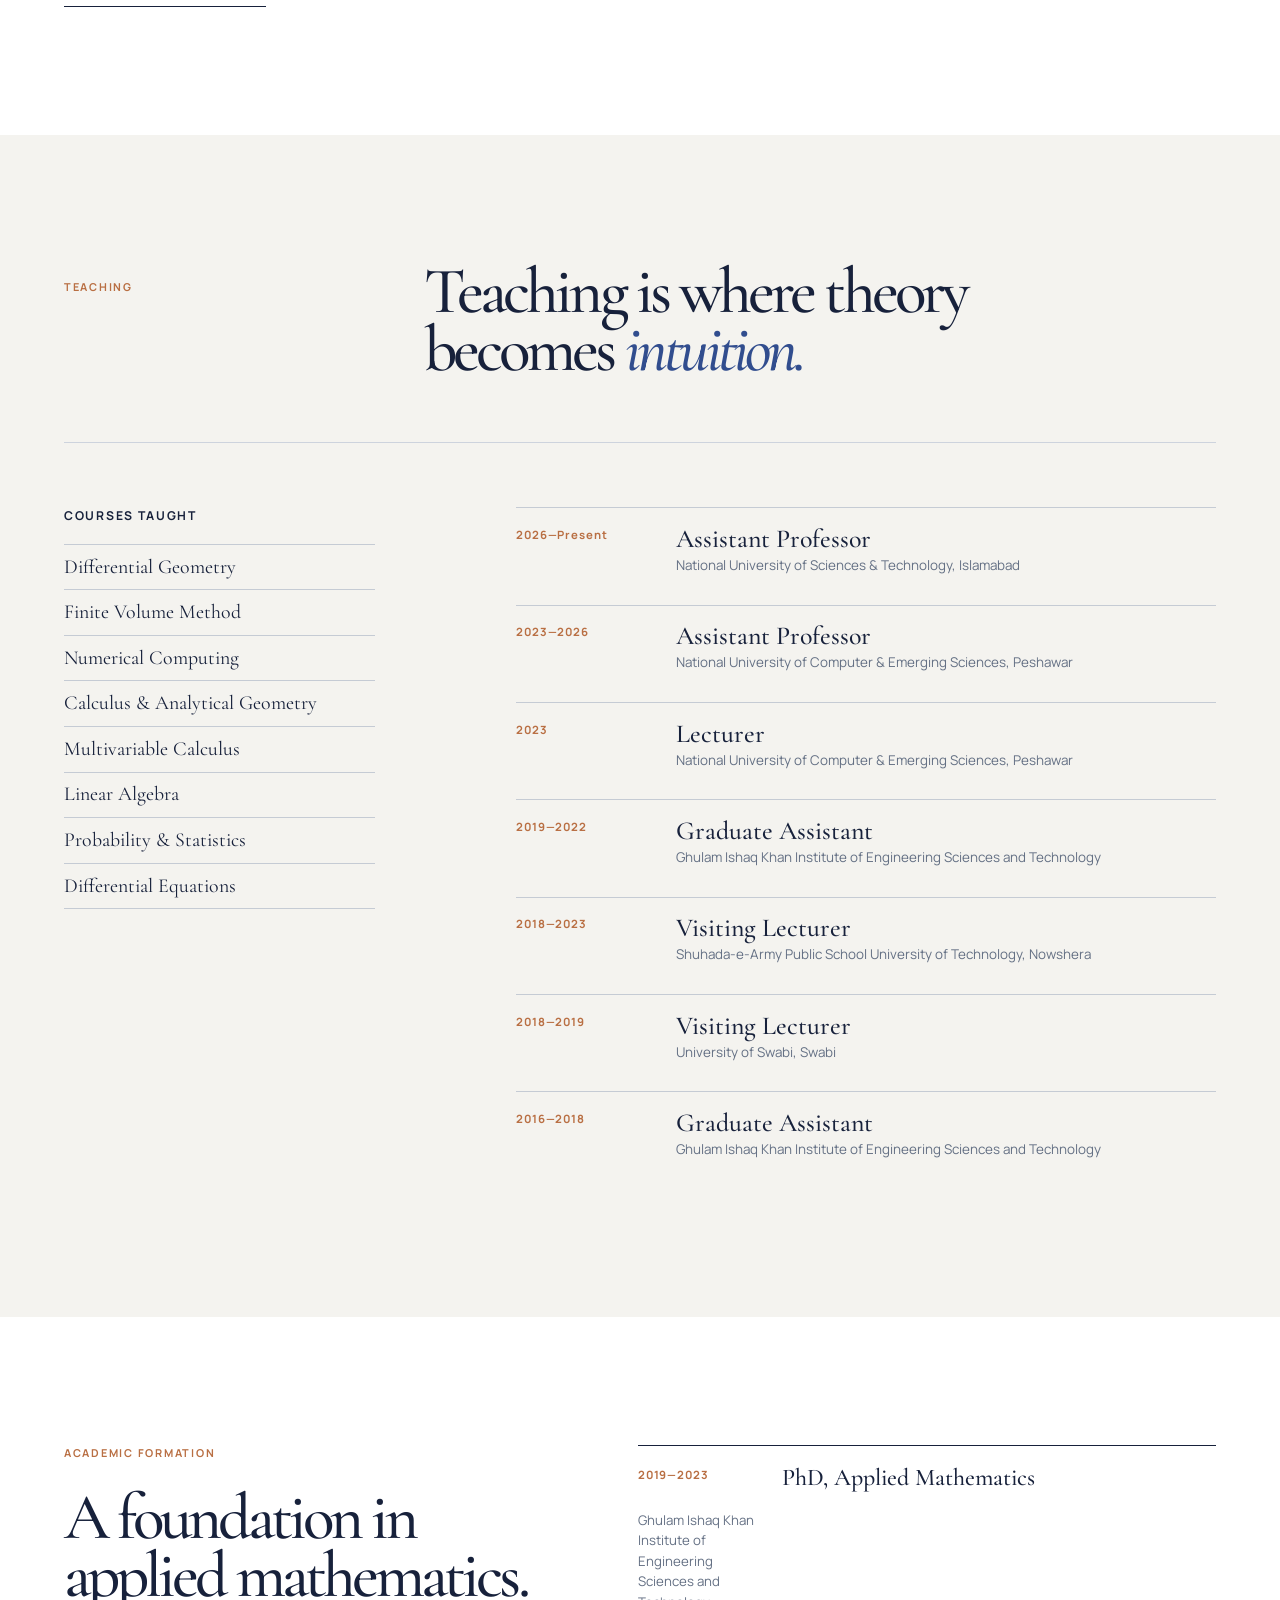
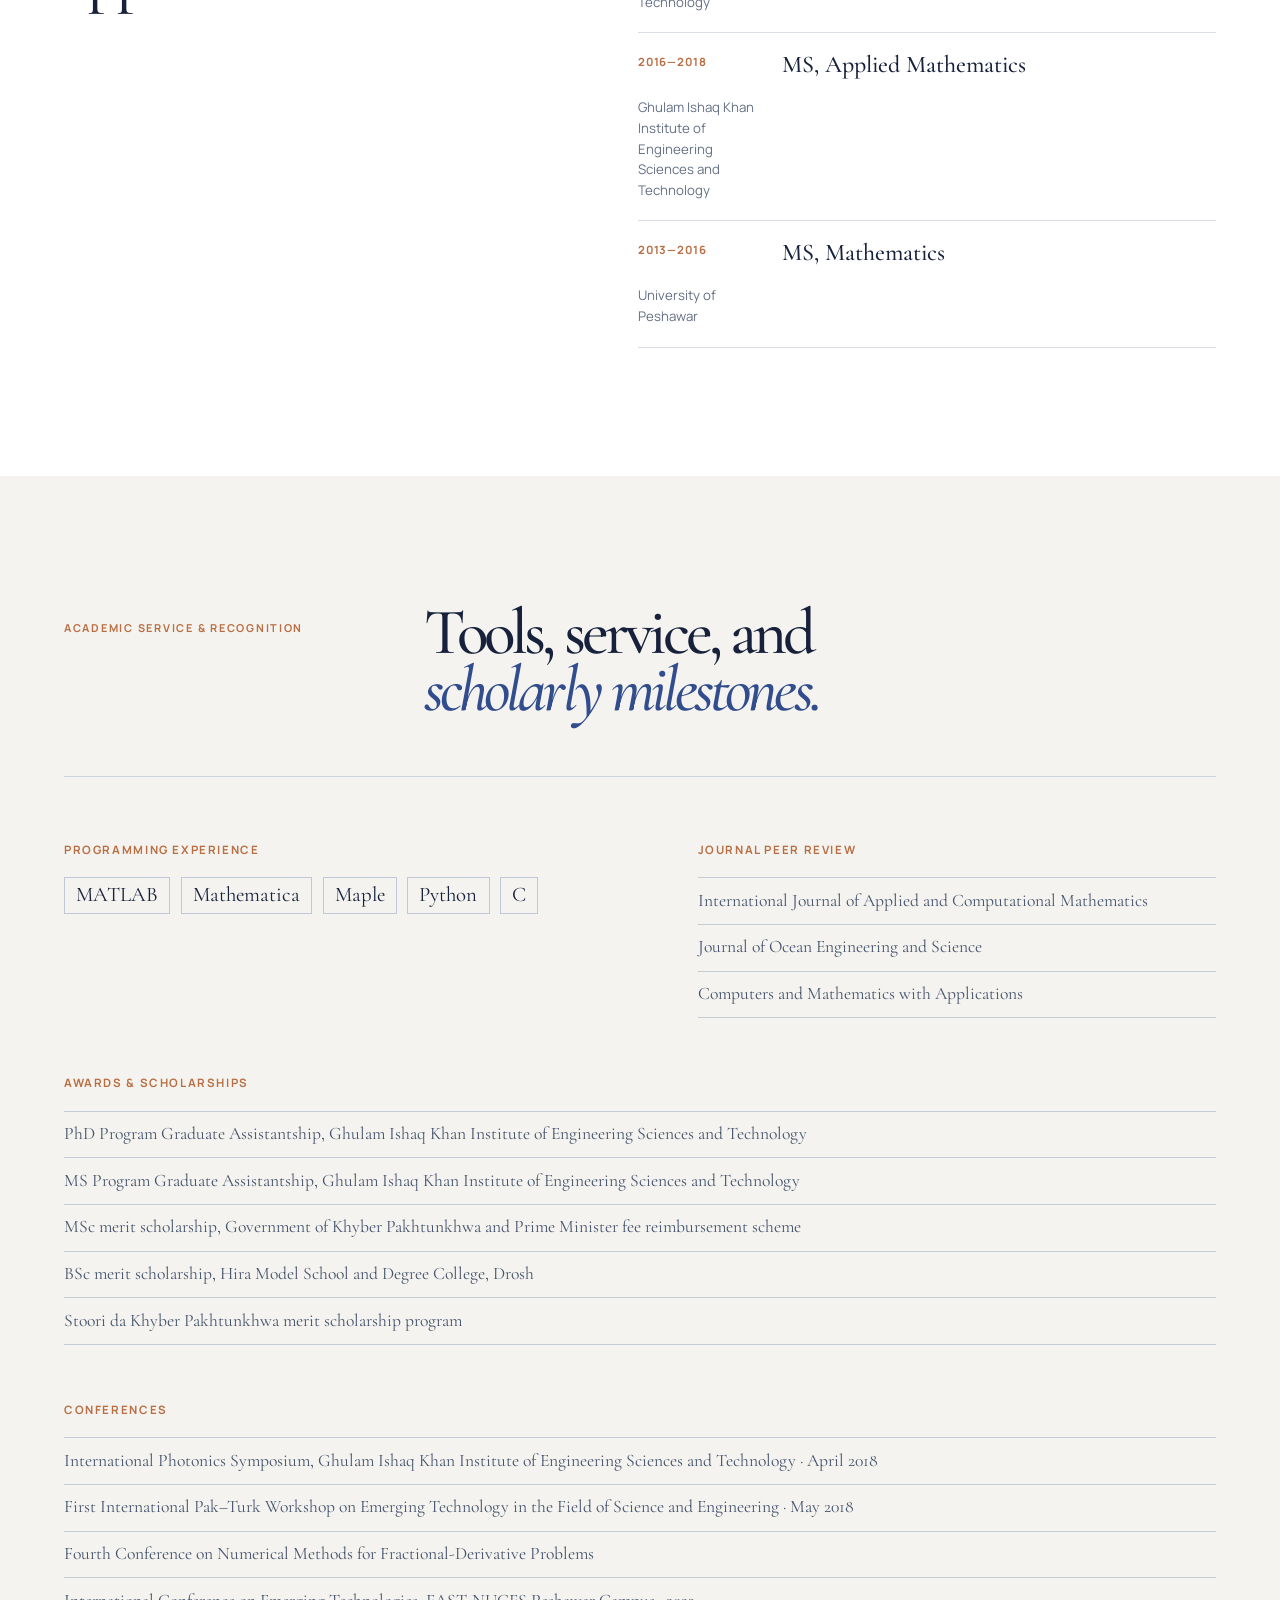
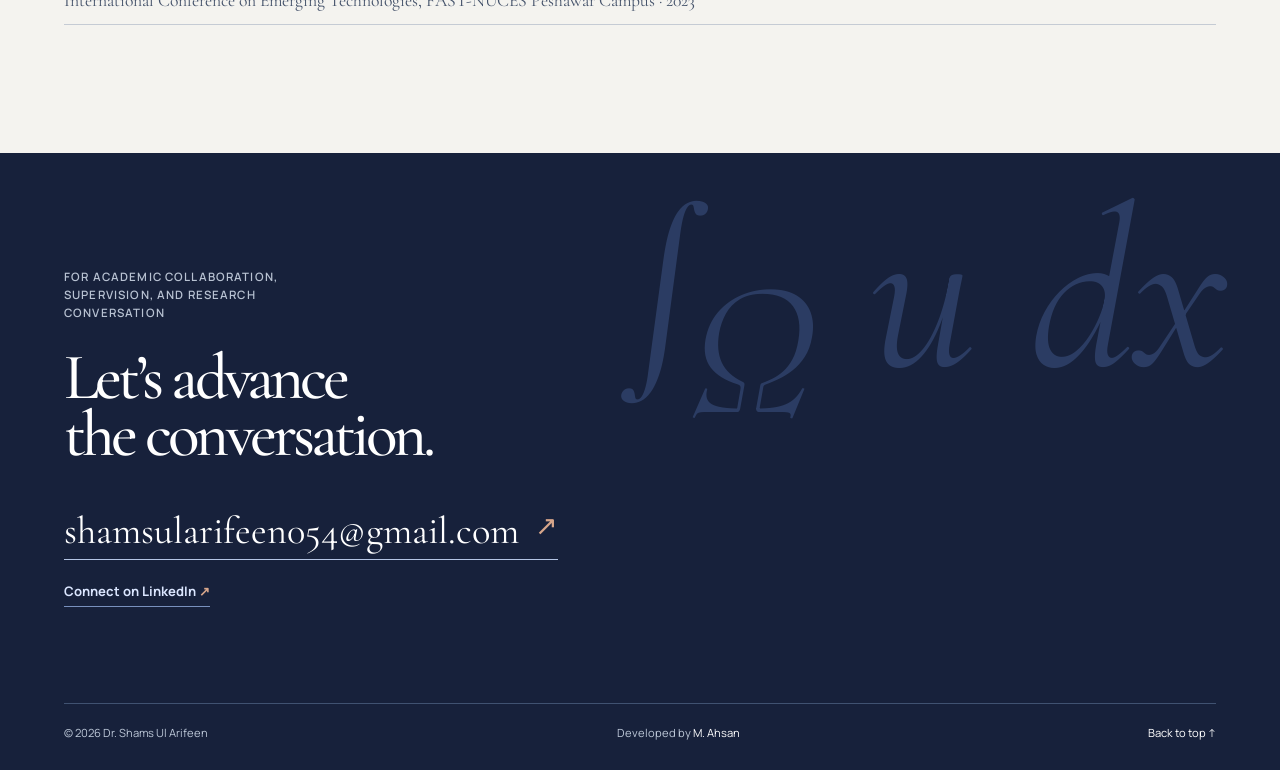
==== commit b6ae2282: "feat: launch academic portfolio" ====
--- a/index.html
+++ b/index.html
@@ -24,6 +24,7 @@
         <a href="#research">Research</a>
         <a href="#teaching">Teaching</a>
         <a href="#publications">Publications</a>
+        <a href="articles.html">Articles</a>
         <a href="#service">Service</a>
         <a href="#contact">Contact</a>
       </nav>
@@ -123,7 +124,7 @@
       <section class="service section section--paper" id="service" aria-labelledby="service-title">
         <div class="service__heading"><div class="section-label">Academic service &amp; recognition</div><h2 id="service-title">Tools, service, and<br /><em>scholarly milestones.</em></h2></div>
         <div class="service__grid">
-          <article class="service__panel"><h3>Programming experience</h3><ul class="inline-list"><li>MATLAB</li><li>Mathematica</li><li>Maple</li><li>C</li></ul></article>
+          <article class="service__panel"><h3>Programming experience</h3><ul class="inline-list"><li>MATLAB</li><li>Mathematica</li><li>Maple</li><li>Python</li><li>C</li></ul></article>
           <article class="service__panel"><h3>Journal peer review</h3><ul class="rule-list"><li>International Journal of Applied and Computational Mathematics</li><li>Journal of Ocean Engineering and Science</li><li>Computers and Mathematics with Applications</li></ul></article>
           <article class="service__panel service__panel--wide"><h3>Awards &amp; scholarships</h3><ul class="rule-list"><li>PhD Program Graduate Assistantship, Ghulam Ishaq Khan Institute of Engineering Sciences and Technology</li><li>MS Program Graduate Assistantship, Ghulam Ishaq Khan Institute of Engineering Sciences and Technology</li><li>MSc merit scholarship, Government of Khyber Pakhtunkhwa and Prime Minister fee reimbursement scheme</li><li>BSc merit scholarship, Hira Model School and Degree College, Drosh</li><li>Stoori da Khyber Pakhtunkhwa merit scholarship program</li></ul></article>
           <article class="service__panel service__panel--wide"><h3>Conferences</h3><ul class="rule-list"><li>International Photonics Symposium, Ghulam Ishaq Khan Institute of Engineering Sciences and Technology · April 2018</li><li>First International Pak–Turk Workshop on Emerging Technology in the Field of Science and Engineering · May 2018</li><li>Fourth Conference on Numerical Methods for Fractional-Derivative Problems</li><li>International Conference on Emerging Technologies, FAST-NUCES Peshawar Campus · 2023</li></ul></article>
--- a/styles.css
+++ b/styles.css
@@ -14,3 +14,5 @@
 @media (max-width:760px) { .menu-toggle { position:absolute; top:.9rem; right:var(--gutter); border:1px solid #aeb7c7; background:#fff; } }
 @media (max-width:760px) { .service__heading { display:block; padding-bottom:2.8rem; } .service__heading .section-label { margin:0 0 1.6rem; } .service__grid { grid-template-columns:1fr; gap:3rem; padding-top:2.8rem; } .service__panel--wide { grid-column:auto; } .impact-factor { display:block; width:max-content; margin:.35rem 0 0; } }
 .contact__linkedin { position:relative; z-index:1; display:block; width:max-content; max-width:100%; margin-top:1.3rem; border-bottom:1px solid #7890bd; padding-bottom:.3rem; color:#dbe6ff; font-size:.82rem; font-weight:700; text-decoration:none; transition:border-color .2s ease,color .2s ease; } .contact__linkedin:hover,.contact__linkedin:focus-visible { color:#fff; border-color:var(--copper); } .contact__linkedin span { color:#d7a68b; }
+.articles-page .site-header { position:relative; border-bottom:1px solid var(--line); } .articles-main { min-height:50vh; } .articles-hero { max-width:78rem; padding:clamp(5.5rem,11vw,10rem) var(--gutter) clamp(4.5rem,9vw,8rem); } .articles-hero .line-mark { margin-bottom:2.5rem; } .articles-hero .section-label { margin-bottom:1.3rem; } .articles-hero h1 { margin:0 0 1.8rem; font-size:clamp(4.2rem,8vw,8.4rem); } .articles-hero h1 em { color:var(--indigo); font-weight:500; } .articles-hero > p:last-child { max-width:39rem; margin:0; color:var(--slate); font-family:var(--serif); font-size:clamp(1.35rem,2.15vw,2rem); line-height:1.15; } .articles-index { display:grid; grid-template-columns:1fr 1.05fr; gap:clamp(2.5rem,9vw,11rem); align-items:start; } .articles-index__intro .section-label { margin-bottom:1.3rem; } .articles-index h2 { margin:0; } .articles-empty { border-top:1px solid #bdc6d4; padding-top:1.3rem; } .articles-empty p { max-width:31rem; margin-bottom:2rem; color:#536077; font-family:var(--serif); font-size:1.45rem; line-height:1.2; }
+@media (max-width:760px) { .articles-page .site-header { position:relative; } .articles-hero { padding-top:5.5rem; } .articles-hero h1 { font-size:clamp(3.8rem,18vw,5.5rem); } .articles-index { grid-template-columns:1fr; gap:2.75rem; } }
